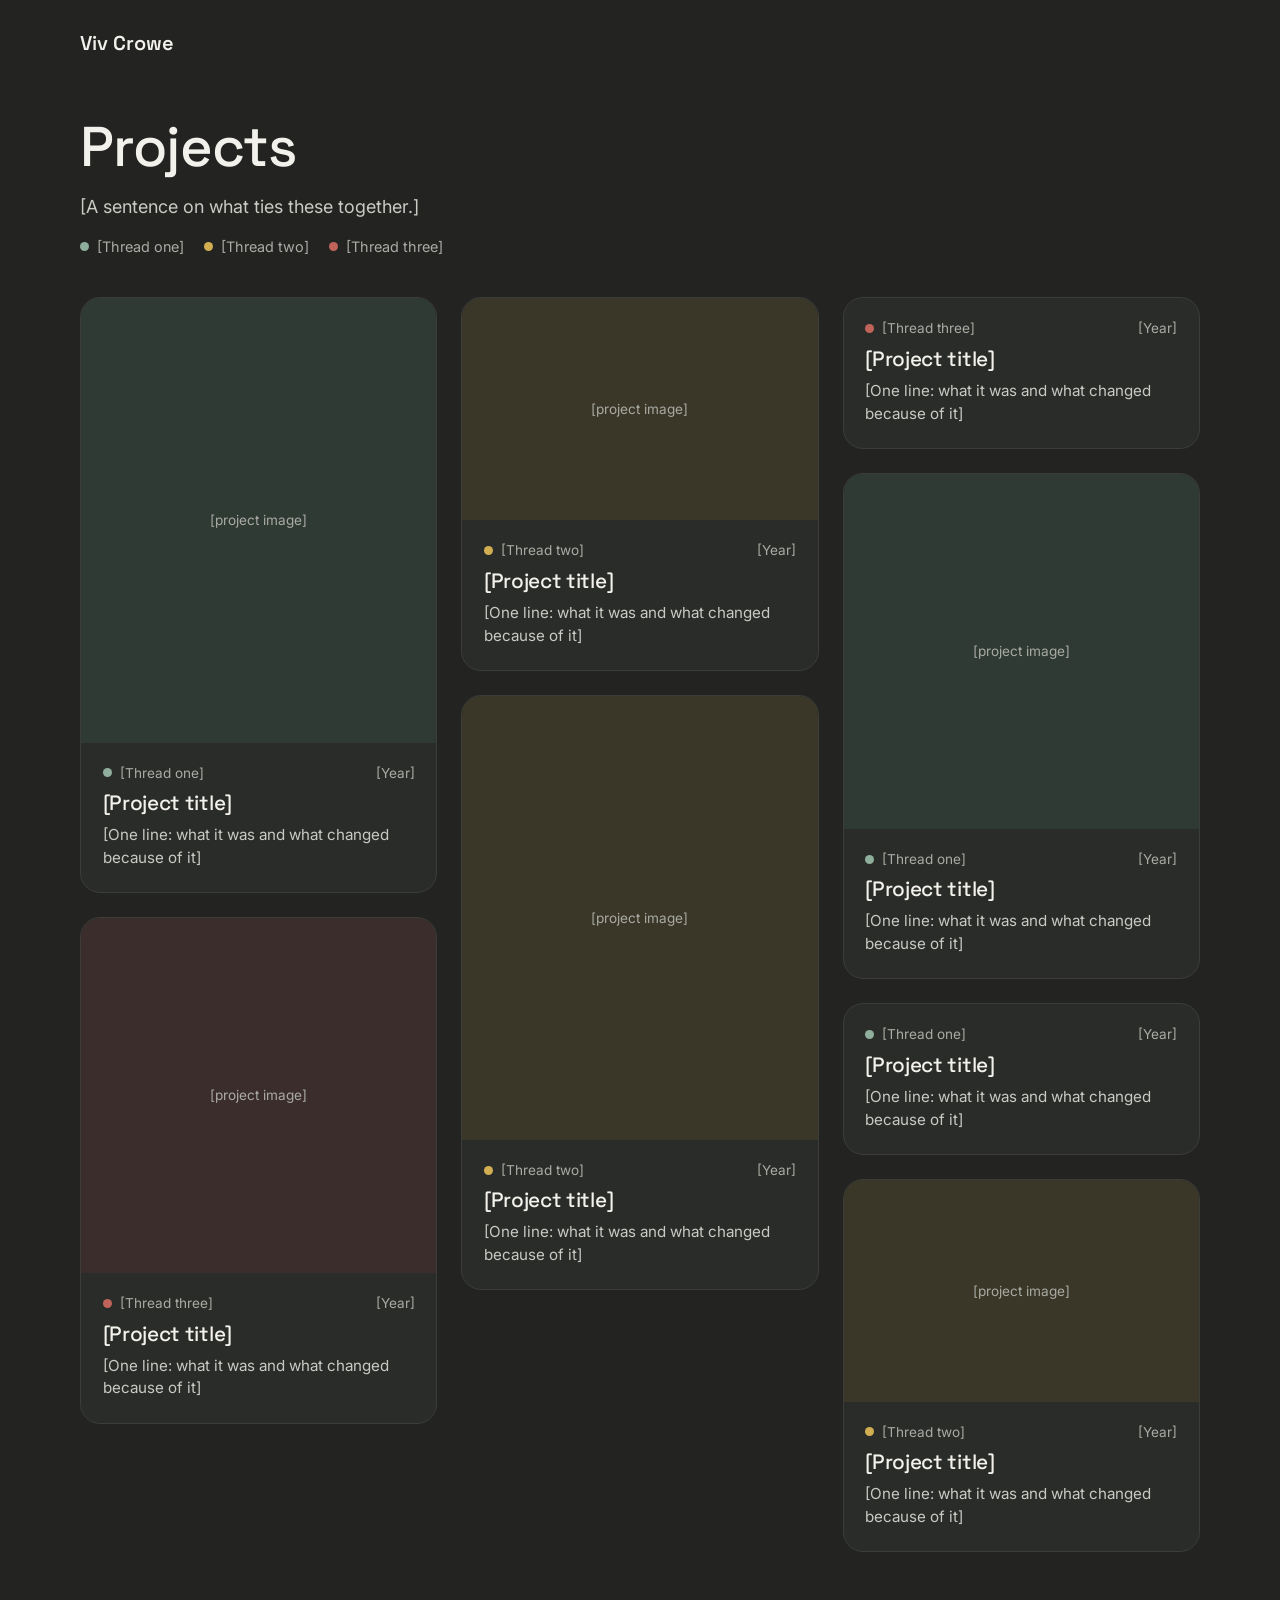
==== projects.html @ 3f75b09d "feat: add card landing page and staggered project gallery Replace the old Canva-embed homepage with " ====
<!DOCTYPE html>
<html lang="en">
<head>
  <meta charset="utf-8">
  <meta name="viewport" content="width=device-width, initial-scale=1">
  <title>Projects – Viv Crowe</title>
  <meta name="description" content="[One-sentence description of Viv's projects]">
  <link rel="preconnect" href="https://fonts.googleapis.com">
  <link rel="preconnect" href="https://fonts.gstatic.com" crossorigin>
  <link href="https://fonts.googleapis.com/css2?family=Caveat:wght@500&family=Inter:wght@400;500;600&family=Space+Grotesk:wght@500;600&display=swap" rel="stylesheet">
  <link rel="stylesheet" href="style.css">
</head>
<body class="gallery-page">
  <header class="site-header">
    <a class="home-link" href="index.html">Viv Crowe</a>
  </header>

  <main>
    <div class="gallery-intro">
      <h1>Projects</h1>
      <p>[A sentence on what ties these together.]</p>
      <ul class="threads" aria-label="Threads in my work">
        <li class="thread-euc">[Thread one]</li>
        <li class="thread-wattle">[Thread two]</li>
        <li class="thread-waratah">[Thread three]</li>
      </ul>
    </div>

    <div class="gallery" id="gallery"></div>
    <noscript><p class="noscript">The project list needs JavaScript to display.</p></noscript>
  </main>

  <script src="projects.js"></script>
</body>
</html>
---- style.css ----
:root {
  --ground: #232422;
  --surface: #2A2C29;
  --text: #F2F1EC;
  --text-soft: #C9CAC4;
  --muted: #A9ABA4;
  --line: #3A3D39;
  --outline: #5A5E57;

  --euc: #8FAE9C;
  --wattle: #D1AE52;
  --waratah: #C0645A; /* dots and fills only: too low-contrast for small text */
  --tint-euc: #2F3A34;
  --tint-wattle: #3A3628;
  --tint-waratah: #3B2D2B;

  --heading: "Space Grotesk", system-ui, sans-serif;
  --body: "Inter", system-ui, sans-serif;
  --hand: "Caveat", cursive;

  --radius-card: 20px;
  --radius-image: 14px;
}

*,
*::before,
*::after {
  box-sizing: border-box;
}

html {
  background: var(--ground);
  color: var(--text);
  font-family: var(--body);
  font-size: 100%;
  line-height: 1.5;
  -webkit-text-size-adjust: 100%;
}

body {
  margin: 0;
}

a {
  color: var(--euc);
  text-decoration-thickness: 1px;
  text-underline-offset: 0.18em;
}

a:hover {
  color: var(--wattle);
}

a:focus-visible,
.button:focus-visible {
  outline: 2px solid var(--wattle);
  outline-offset: 3px;
  border-radius: 4px;
}

h1,
h2 {
  font-family: var(--heading);
  font-weight: 500;
  letter-spacing: -0.015em;
}

/* Thread colours: one class sets --dot for anything that shows a thread. */
.thread-euc { --dot: var(--euc); --tint: var(--tint-euc); }
.thread-wattle { --dot: var(--wattle); --tint: var(--tint-wattle); }
.thread-waratah { --dot: var(--waratah); --tint: var(--tint-waratah); }

.threads {
  display: flex;
  flex-wrap: wrap;
  gap: 0.4rem 1.25rem;
  margin: 0;
  padding: 0;
  list-style: none;
  font-size: 0.9rem;
  color: var(--muted);
}

.threads li,
.project-thread {
  display: inline-flex;
  align-items: center;
  gap: 0.5rem;
}

.threads li::before,
.timeline li::before,
.project-thread::before {
  content: "";
  flex-shrink: 0;
  width: 9px;
  height: 9px;
  border-radius: 50%;
  background: var(--dot);
}

.button {
  display: inline-flex;
  align-items: center;
  min-height: 48px;
  padding: 0 1.5rem;
  border-radius: 999px;
  font-weight: 500;
  text-decoration: none;
}

.button-primary {
  background: var(--euc);
  color: var(--ground);
}

.button-primary:hover {
  background: var(--wattle);
  color: var(--ground);
}

.button-outline {
  border: 1px solid var(--outline);
  color: var(--text);
}

.button-outline:hover {
  border-color: var(--text-soft);
  color: var(--text);
}

/* ---------- Landing: one card, centred in the window ---------- */

.landing {
  display: grid;
  place-items: center;
  min-height: 100vh;
  min-height: 100svh;
  padding: 2rem 1.25rem;
}

.card {
  display: grid;
  grid-template-columns: minmax(0, 1fr) minmax(220px, 300px);
  gap: 3rem;
  align-items: start;
  width: 100%;
  max-width: 62rem;
  padding: clamp(1.75rem, 5vw, 3.5rem);
  background: var(--surface);
  border: 1px solid var(--line);
  border-radius: var(--radius-card);
}

.card-text {
  display: flex;
  flex-direction: column;
  gap: 1.5rem;
  min-width: 0;
}

.card h1 {
  margin: 0;
  font-size: clamp(2.25rem, 5vw, 3.25rem);
  line-height: 1.05;
  max-width: 18ch;
}

.timeline {
  display: flex;
  flex-direction: column;
  gap: 0.45rem;
  margin: 0;
  padding: 0;
  list-style: none;
  font-size: 1.0625rem;
  color: var(--text-soft);
}

.timeline li {
  display: flex;
  align-items: baseline;
  gap: 0.75rem;
}

.timeline li::before {
  position: relative;
  top: -0.1em;
}

.timeline .year {
  flex-shrink: 0;
  min-width: 4.75rem;
  color: var(--muted);
  font-variant-numeric: tabular-nums;
}

.prompts {
  display: flex;
  flex-direction: column;
  gap: 0.3rem;
  margin: 0;
  font-size: 1.0625rem;
}

.prompts dt,
.prompts dd {
  display: inline;
  margin: 0;
}

.prompts dt {
  font-weight: 600;
  color: var(--text);
}

.prompts dd {
  color: var(--text-soft);
}

.actions {
  display: flex;
  flex-wrap: wrap;
  gap: 0.75rem;
  margin-top: 0.5rem;
}

.portrait {
  display: flex;
  flex-direction: column;
  align-items: center;
  gap: 0.25rem;
  margin: 0;
}

.photo-placeholder,
.portrait img {
  width: 100%;
  aspect-ratio: 4 / 5;
  border-radius: var(--radius-image);
  object-fit: cover;
}

.photo-placeholder {
  display: grid;
  place-items: center;
  background: var(--tint-euc);
  border: 1px dashed var(--outline);
  color: var(--muted);
  font-size: 0.85rem;
}

.note {
  display: flex;
  align-items: center;
  gap: 0.25rem;
  font-family: var(--hand);
  font-size: 1.5rem;
  color: var(--wattle);
}

@media (max-width: 46rem) {
  .card {
    grid-template-columns: 1fr;
    gap: 1.5rem;
  }

  .portrait {
    order: -1;
    align-items: flex-start;
    flex-direction: row;
  }

  .photo-placeholder,
  .portrait img {
    width: 7.5rem;
  }
}

/* ---------- Projects: staggered gallery ---------- */

.site-header,
.gallery-page main {
  max-width: 75rem;
  margin: 0 auto;
  padding-inline: clamp(1.25rem, 4vw, 2.5rem);
}

.site-header {
  padding-block: 1.75rem;
}

.home-link {
  font-family: var(--heading);
  font-weight: 600;
  font-size: 1.25rem;
  color: var(--text);
  text-decoration: none;
}

.home-link:hover {
  color: var(--wattle);
}

.gallery-intro {
  display: flex;
  flex-direction: column;
  gap: 1rem;
  padding-block: 2rem 2.5rem;
}

.gallery-intro h1 {
  margin: 0;
  font-size: clamp(2.25rem, 5vw, 3.5rem);
  line-height: 1.05;
}

.gallery-intro p {
  margin: 0;
  max-width: 56ch;
  font-size: 1.125rem;
  color: var(--text-soft);
}

.gallery {
  display: flex;
  align-items: flex-start;
  gap: 1.5rem;
  padding-bottom: 5rem;
}

.gallery-column {
  display: flex;
  flex: 1 1 0;
  flex-direction: column;
  gap: 1.5rem;
  min-width: 0;
}

.project-card {
  display: flex;
  flex-direction: column;
  overflow: hidden;
  background: var(--surface);
  border: 1px solid var(--line);
  border-radius: var(--radius-card);
  color: var(--text);
  text-decoration: none;
}

a.project-card:hover {
  border-color: var(--dot);
  color: var(--text);
}

a.project-card:focus-visible {
  outline: 2px solid var(--wattle);
  outline-offset: 3px;
  border-radius: var(--radius-card);
}

.project-image {
  display: block;
  width: 100%;
  object-fit: cover;
}

.placeholder {
  display: grid;
  place-items: center;
  background: var(--tint);
  color: var(--muted);
  font-size: 0.85rem;
}

.shape-tall { aspect-ratio: 4 / 5; }
.shape-square { aspect-ratio: 1; }
.shape-wide { aspect-ratio: 16 / 10; }

.project-body {
  display: flex;
  flex-direction: column;
  gap: 0.5rem;
  padding: 1.25rem 1.35rem 1.4rem;
}

.project-meta {
  display: flex;
  justify-content: space-between;
  gap: 1rem;
  margin: 0;
  font-size: 0.85rem;
  color: var(--muted);
}

.project-title {
  margin: 0;
  font-size: 1.3rem;
  line-height: 1.2;
}

.project-blurb {
  margin: 0;
  font-size: 0.95rem;
  color: var(--text-soft);
}

.noscript {
  color: var(--text-soft);
}

@media (prefers-reduced-motion: no-preference) {
  .button,
  .project-card {
    transition: background-color 150ms, border-color 150ms;
  }
}
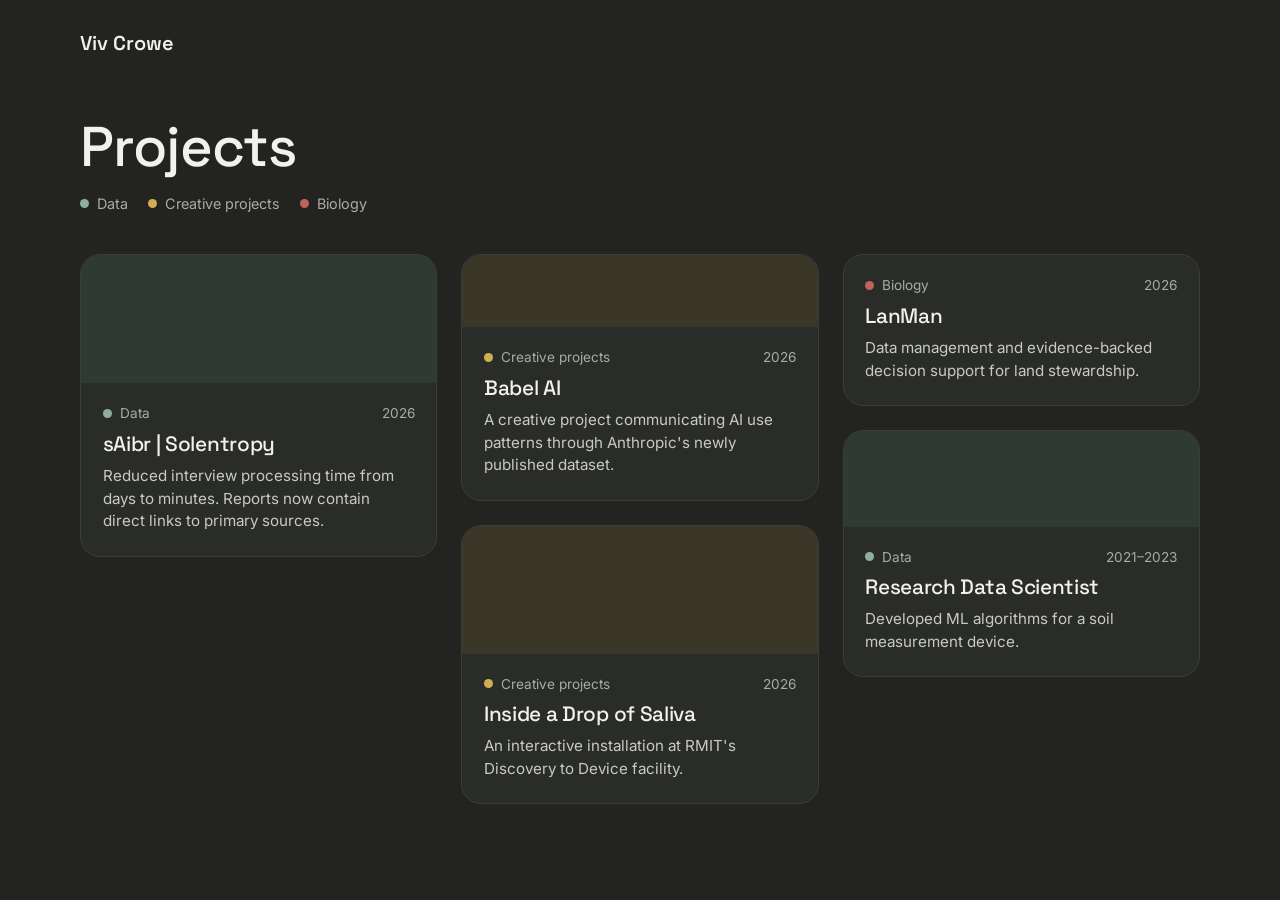
==== commit 53129edd: "feat: fill in first projects and hide unfinished placeholders Add five real projects and the Data / " ====
--- a/projects.html
+++ b/projects.html
@@ -4,7 +4,7 @@
   <meta charset="utf-8">
   <meta name="viewport" content="width=device-width, initial-scale=1">
   <title>Projects – Viv Crowe</title>
-  <meta name="description" content="[One-sentence description of Viv's projects]">
+  <meta name="description" content="Projects and roles by Viv Crowe, across data, creative projects and biology.">
   <link rel="preconnect" href="https://fonts.googleapis.com">
   <link rel="preconnect" href="https://fonts.gstatic.com" crossorigin>
   <link href="https://fonts.googleapis.com/css2?family=Caveat:wght@500&family=Inter:wght@400;500;600&family=Space+Grotesk:wght@500;600&display=swap" rel="stylesheet">
@@ -18,11 +18,10 @@
   <main>
     <div class="gallery-intro">
       <h1>Projects</h1>
-      <p>[A sentence on what ties these together.]</p>
       <ul class="threads" aria-label="Threads in my work">
-        <li class="thread-euc">[Thread one]</li>
-        <li class="thread-wattle">[Thread two]</li>
-        <li class="thread-waratah">[Thread three]</li>
+        <li class="thread-euc">Data</li>
+        <li class="thread-wattle">Creative projects</li>
+        <li class="thread-waratah">Biology</li>
       </ul>
     </div>
 
--- a/style.css
+++ b/style.css
@@ -152,6 +152,12 @@
   border-radius: var(--radius-card);
 }
 
+/* Without a photo, the card is a single narrower column. */
+.card:not(:has(.portrait)) {
+  grid-template-columns: minmax(0, 1fr);
+  max-width: 40rem;
+}
+
 .card-text {
   display: flex;
   flex-direction: column;
@@ -164,6 +170,13 @@
   font-size: clamp(2.25rem, 5vw, 3.25rem);
   line-height: 1.05;
   max-width: 18ch;
+}
+
+.lede {
+  margin: -0.5rem 0 0;
+  max-width: 40ch;
+  font-size: 1.25rem;
+  color: var(--text-soft);
 }
 
 .timeline {
@@ -377,6 +390,11 @@
 .shape-square { aspect-ratio: 1; }
 .shape-wide { aspect-ratio: 16 / 10; }
 
+/* Without a real image, the panel is a short colour band, still staggered. */
+.placeholder.shape-tall { aspect-ratio: auto; height: 8rem; }
+.placeholder.shape-square { aspect-ratio: auto; height: 6rem; }
+.placeholder.shape-wide { aspect-ratio: auto; height: 4.5rem; }
+
 .project-body {
   display: flex;
   flex-direction: column;
